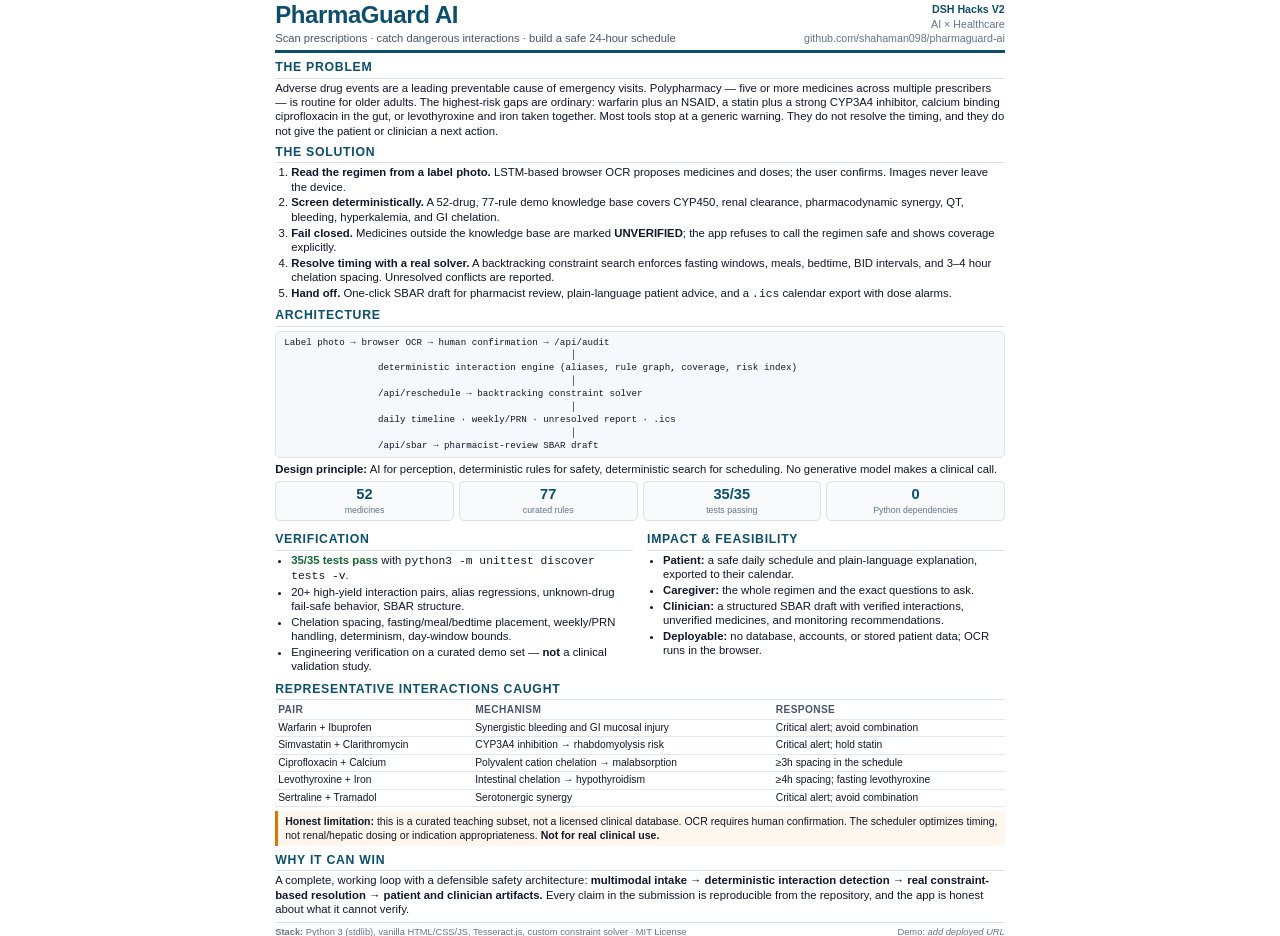
==== ONE-PAGE-SUMMARY.html @ 0ab75dcc "Rebuild PharmaGuard around fail-safe deterministic engine, real constraint solver, and label OCR - E" ====
<!DOCTYPE html>
<html lang="en">
<head>
<meta charset="UTF-8">
<title>PharmaGuard AI — One-Page Project Summary</title>
<style>
  @page { size: Letter; margin: 0.45in; }
  * { box-sizing: border-box; }
  body {
    font-family: -apple-system, BlinkMacSystemFont, "Segoe UI", Helvetica, Arial, sans-serif;
    color: #0f172a;
    font-size: 8.5pt;
    line-height: 1.26;
    margin: 0;
    background: #fff;
  }
  .page { max-width: 7.6in; margin: 0 auto; }
  header {
    border-bottom: 3px solid #0b4f6c;
    padding-bottom: 5px;
    margin-bottom: 6px;
    display: flex;
    align-items: flex-end;
    justify-content: space-between;
    gap: 14px;
  }
  h1 { font-size: 18pt; margin: 0; letter-spacing: -0.4px; color: #0b4f6c; }
  .tagline { font-size: 8.4pt; color: #475569; margin-top: 1px; }
  .event { text-align: right; font-size: 8pt; color: #64748b; line-height: 1.35; }
  .event strong { color: #0b4f6c; }
  h2 {
    font-size: 9.2pt;
    text-transform: uppercase;
    letter-spacing: 0.06em;
    color: #0b4f6c;
    margin: 7px 0 2px;
    border-bottom: 1px solid #dbe4ea;
    padding-bottom: 2px;
  }
  p { margin: 0 0 3px; }
  ul, ol { margin: 0; padding-left: 16px; }
  li { margin-bottom: 1.6px; }
  .two-col { display: grid; grid-template-columns: 1fr 1fr; gap: 14px; }
  .arch {
    background: #f6f9fb;
    border: 1px solid #dbe4ea;
    border-radius: 5px;
    padding: 5px 8px;
    font-family: "SFMono-Regular", Consolas, monospace;
    font-size: 6.9pt;
    line-height: 1.4;
    white-space: pre-wrap;
    margin: 4px 0;
  }
  .stats {
    display: grid;
    grid-template-columns: repeat(4, 1fr);
    gap: 5px;
    margin: 4px 0;
  }
  .stat {
    border: 1px solid #dbe4ea;
    border-radius: 5px;
    padding: 4px 5px;
    text-align: center;
    background: #f8fafc;
  }
  .stat strong { display: block; font-size: 11pt; color: #0b4f6c; line-height: 1.1; }
  .stat span { font-size: 6.6pt; color: #64748b; }
  table { width: 100%; border-collapse: collapse; font-size: 7.7pt; margin: 2px 0; }
  th, td { text-align: left; border-bottom: 1px solid #e2e8f0; padding: 1.8px 3px; vertical-align: top; }
  th { color: #475569; font-size: 7.6pt; text-transform: uppercase; letter-spacing: 0.04em; }
  .callout {
    background: #fff7ed;
    border-left: 3px solid #d97706;
    padding: 4px 7px;
    margin: 4px 0;
    font-size: 7.9pt;
  }
  .footer {
    margin-top: 6px;
    border-top: 1px solid #dbe4ea;
    padding-top: 4px;
    font-size: 7pt;
    color: #64748b;
    display: flex;
    justify-content: space-between;
    gap: 10px;
  }
  .ok { color: #166534; font-weight: 700; }
  a { color: #0b4f6c; text-decoration: none; }
</style>
</head>
<body>
<div class="page">
  <header>
    <div>
      <h1>PharmaGuard AI</h1>
      <div class="tagline">Scan prescriptions · catch dangerous interactions · build a safe 24-hour schedule</div>
    </div>
    <div class="event">
      <strong>DSH Hacks V2</strong><br>
      AI × Healthcare<br>
      github.com/shahaman098/pharmaguard-ai
    </div>
  </header>

  <h2>The problem</h2>
  <p>Adverse drug events are a leading preventable cause of emergency visits. Polypharmacy — five or more medicines across multiple prescribers — is routine for older adults. The highest-risk gaps are ordinary: warfarin plus an NSAID, a statin plus a strong CYP3A4 inhibitor, calcium binding ciprofloxacin in the gut, or levothyroxine and iron taken together. Most tools stop at a generic warning. They do not resolve the timing, and they do not give the patient or clinician a next action.</p>

  <h2>The solution</h2>
  <ol>
    <li><strong>Read the regimen from a label photo.</strong> LSTM-based browser OCR proposes medicines and doses; the user confirms. Images never leave the device.</li>
    <li><strong>Screen deterministically.</strong> A 52-drug, 77-rule demo knowledge base covers CYP450, renal clearance, pharmacodynamic synergy, QT, bleeding, hyperkalemia, and GI chelation.</li>
    <li><strong>Fail closed.</strong> Medicines outside the knowledge base are marked <strong>UNVERIFIED</strong>; the app refuses to call the regimen safe and shows coverage explicitly.</li>
    <li><strong>Resolve timing with a real solver.</strong> A backtracking constraint search enforces fasting windows, meals, bedtime, BID intervals, and 3–4 hour chelation spacing. Unresolved conflicts are reported.</li>
    <li><strong>Hand off.</strong> One-click SBAR draft for pharmacist review, plain-language patient advice, and a <code>.ics</code> calendar export with dose alarms.</li>
  </ol>

  <h2>Architecture</h2>
  <div class="arch">Label photo → browser OCR → human confirmation → /api/audit
                                                    │
                 deterministic interaction engine (aliases, rule graph, coverage, risk index)
                                                    │
                 /api/reschedule → backtracking constraint solver
                                                    │
                 daily timeline · weekly/PRN · unresolved report · .ics
                                                    │
                 /api/sbar → pharmacist-review SBAR draft</div>
  <p><strong>Design principle:</strong> AI for perception, deterministic rules for safety, deterministic search for scheduling. No generative model makes a clinical call.</p>

  <div class="stats">
    <div class="stat"><strong>52</strong><span>medicines</span></div>
    <div class="stat"><strong>77</strong><span>curated rules</span></div>
    <div class="stat"><strong>35/35</strong><span>tests passing</span></div>
    <div class="stat"><strong>0</strong><span>Python dependencies</span></div>
  </div>

  <div class="two-col">
    <div>
      <h2>Verification</h2>
      <ul>
        <li><span class="ok">35/35 tests pass</span> with <code>python3 -m unittest discover tests -v</code>.</li>
        <li>20+ high-yield interaction pairs, alias regressions, unknown-drug fail-safe behavior, SBAR structure.</li>
        <li>Chelation spacing, fasting/meal/bedtime placement, weekly/PRN handling, determinism, day-window bounds.</li>
        <li>Engineering verification on a curated demo set — <strong>not</strong> a clinical validation study.</li>
      </ul>
    </div>
    <div>
      <h2>Impact &amp; feasibility</h2>
      <ul>
        <li><strong>Patient:</strong> a safe daily schedule and plain-language explanation, exported to their calendar.</li>
        <li><strong>Caregiver:</strong> the whole regimen and the exact questions to ask.</li>
        <li><strong>Clinician:</strong> a structured SBAR draft with verified interactions, unverified medicines, and monitoring recommendations.</li>
        <li><strong>Deployable:</strong> no database, accounts, or stored patient data; OCR runs in the browser.</li>
      </ul>
    </div>
  </div>

  <h2>Representative interactions caught</h2>
  <table>
    <tr><th>Pair</th><th>Mechanism</th><th>Response</th></tr>
    <tr><td>Warfarin + Ibuprofen</td><td>Synergistic bleeding and GI mucosal injury</td><td>Critical alert; avoid combination</td></tr>
    <tr><td>Simvastatin + Clarithromycin</td><td>CYP3A4 inhibition → rhabdomyolysis risk</td><td>Critical alert; hold statin</td></tr>
    <tr><td>Ciprofloxacin + Calcium</td><td>Polyvalent cation chelation → malabsorption</td><td>≥3h spacing in the schedule</td></tr>
    <tr><td>Levothyroxine + Iron</td><td>Intestinal chelation → hypothyroidism</td><td>≥4h spacing; fasting levothyroxine</td></tr>
    <tr><td>Sertraline + Tramadol</td><td>Serotonergic synergy</td><td>Critical alert; avoid combination</td></tr>
  </table>

  <div class="callout"><strong>Honest limitation:</strong> this is a curated teaching subset, not a licensed clinical database. OCR requires human confirmation. The scheduler optimizes timing, not renal/hepatic dosing or indication appropriateness. <strong>Not for real clinical use.</strong></div>

  <h2>Why it can win</h2>
  <p>A complete, working loop with a defensible safety architecture: <strong>multimodal intake → deterministic interaction detection → real constraint-based resolution → patient and clinician artifacts.</strong> Every claim in the submission is reproducible from the repository, and the app is honest about what it cannot verify.</p>

  <div class="footer">
    <span><strong>Stack:</strong> Python 3 (stdlib), vanilla HTML/CSS/JS, Tesseract.js, custom constraint solver · MIT License</span>
    <span>Demo: <em>add deployed URL</em></span>
  </div>
</div>
</body>
</html>
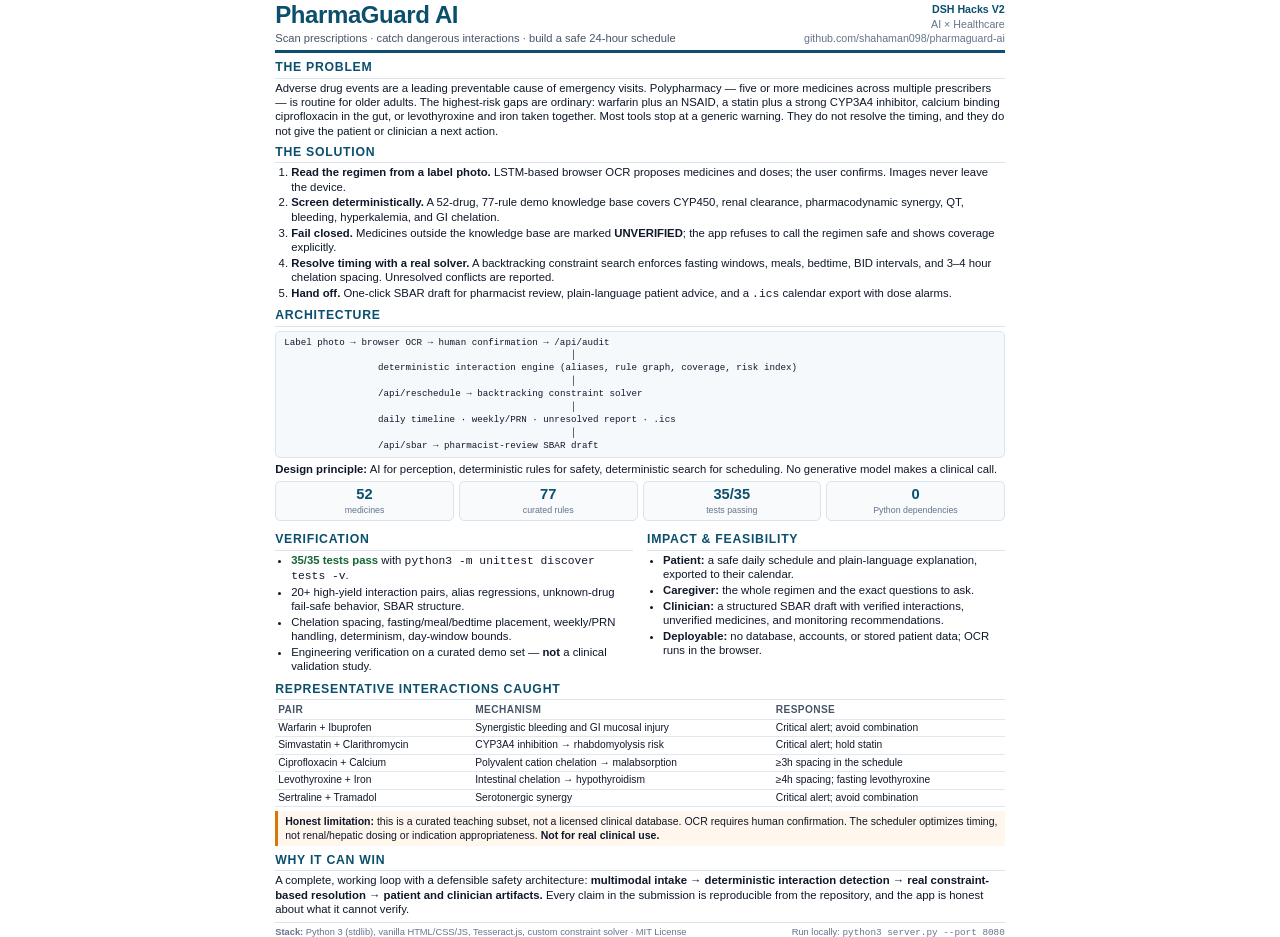
==== commit 6a500ad2: "Replace unfinished live-demo placeholders with local run instructions" ====
--- a/ONE-PAGE-SUMMARY.html
+++ b/ONE-PAGE-SUMMARY.html
@@ -174,7 +174,7 @@
 
   <div class="footer">
     <span><strong>Stack:</strong> Python 3 (stdlib), vanilla HTML/CSS/JS, Tesseract.js, custom constraint solver · MIT License</span>
-    <span>Demo: <em>add deployed URL</em></span>
+    <span>Run locally: <code>python3 server.py --port 8080</code></span>
   </div>
 </div>
 </body>
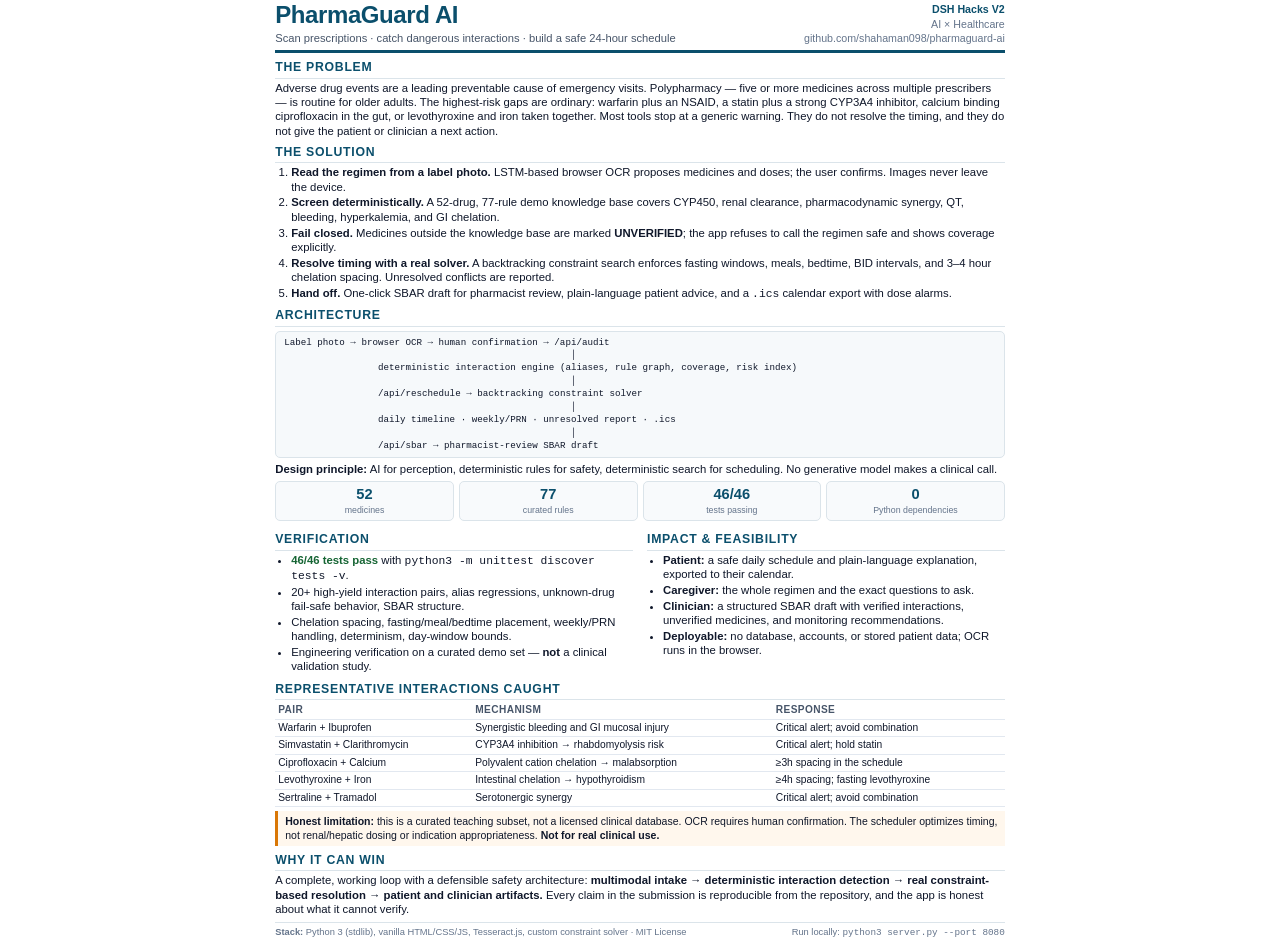
==== commit 4c8f5734: "Audit and harden engine, scheduler, API, and frontend - Fix scheduler returning an empty plan for la" ====
--- a/ONE-PAGE-SUMMARY.html
+++ b/ONE-PAGE-SUMMARY.html
@@ -132,7 +132,7 @@
   <div class="stats">
     <div class="stat"><strong>52</strong><span>medicines</span></div>
     <div class="stat"><strong>77</strong><span>curated rules</span></div>
-    <div class="stat"><strong>35/35</strong><span>tests passing</span></div>
+    <div class="stat"><strong>46/46</strong><span>tests passing</span></div>
     <div class="stat"><strong>0</strong><span>Python dependencies</span></div>
   </div>
 
@@ -140,7 +140,7 @@
     <div>
       <h2>Verification</h2>
       <ul>
-        <li><span class="ok">35/35 tests pass</span> with <code>python3 -m unittest discover tests -v</code>.</li>
+        <li><span class="ok">46/46 tests pass</span> with <code>python3 -m unittest discover tests -v</code>.</li>
         <li>20+ high-yield interaction pairs, alias regressions, unknown-drug fail-safe behavior, SBAR structure.</li>
         <li>Chelation spacing, fasting/meal/bedtime placement, weekly/PRN handling, determinism, day-window bounds.</li>
         <li>Engineering verification on a curated demo set — <strong>not</strong> a clinical validation study.</li>
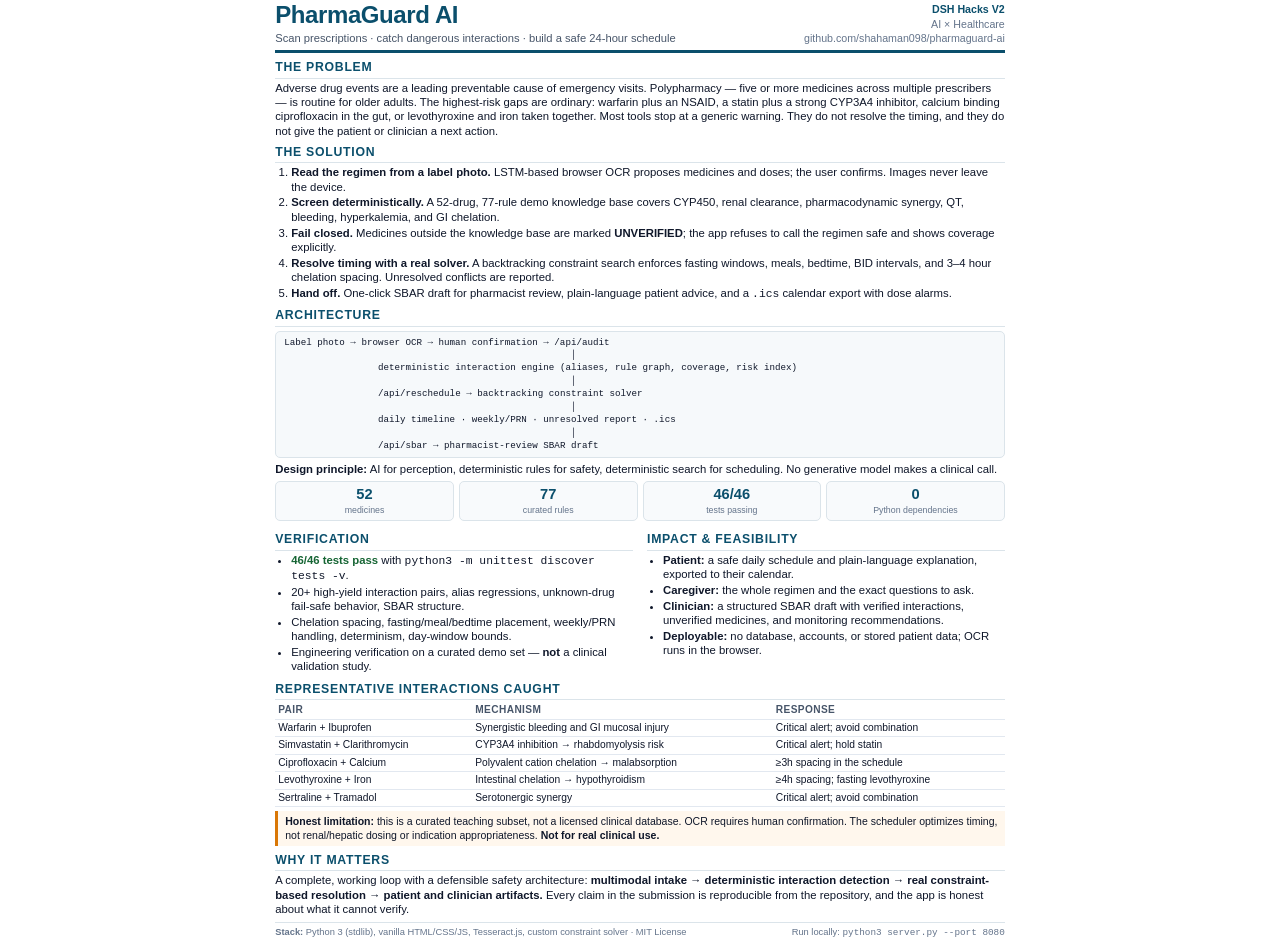
==== commit 0149bae5: "Fix stale test count and personal path; finalize submission copy; add README screenshots" ====
--- a/ONE-PAGE-SUMMARY.html
+++ b/ONE-PAGE-SUMMARY.html
@@ -169,7 +169,7 @@
 
   <div class="callout"><strong>Honest limitation:</strong> this is a curated teaching subset, not a licensed clinical database. OCR requires human confirmation. The scheduler optimizes timing, not renal/hepatic dosing or indication appropriateness. <strong>Not for real clinical use.</strong></div>
 
-  <h2>Why it can win</h2>
+  <h2>Why it matters</h2>
   <p>A complete, working loop with a defensible safety architecture: <strong>multimodal intake → deterministic interaction detection → real constraint-based resolution → patient and clinician artifacts.</strong> Every claim in the submission is reproducible from the repository, and the app is honest about what it cannot verify.</p>
 
   <div class="footer">
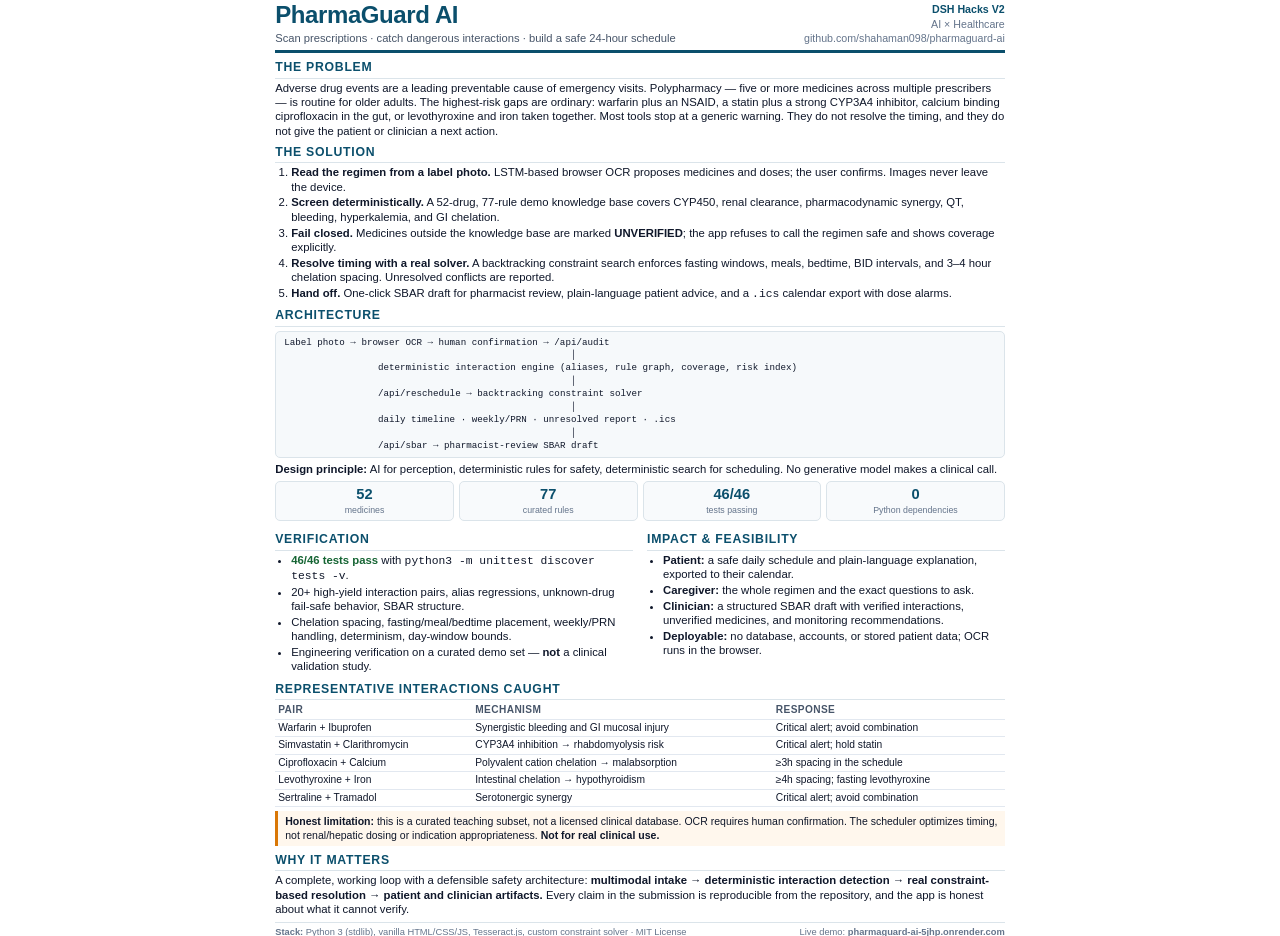
==== commit 300d1549: "Add live demo URL to the one-pager" ====
--- a/ONE-PAGE-SUMMARY.html
+++ b/ONE-PAGE-SUMMARY.html
@@ -174,7 +174,7 @@
 
   <div class="footer">
     <span><strong>Stack:</strong> Python 3 (stdlib), vanilla HTML/CSS/JS, Tesseract.js, custom constraint solver · MIT License</span>
-    <span>Run locally: <code>python3 server.py --port 8080</code></span>
+    <span>Live demo: <strong>pharmaguard-ai-5jhp.onrender.com</strong></span>
   </div>
 </div>
 </body>
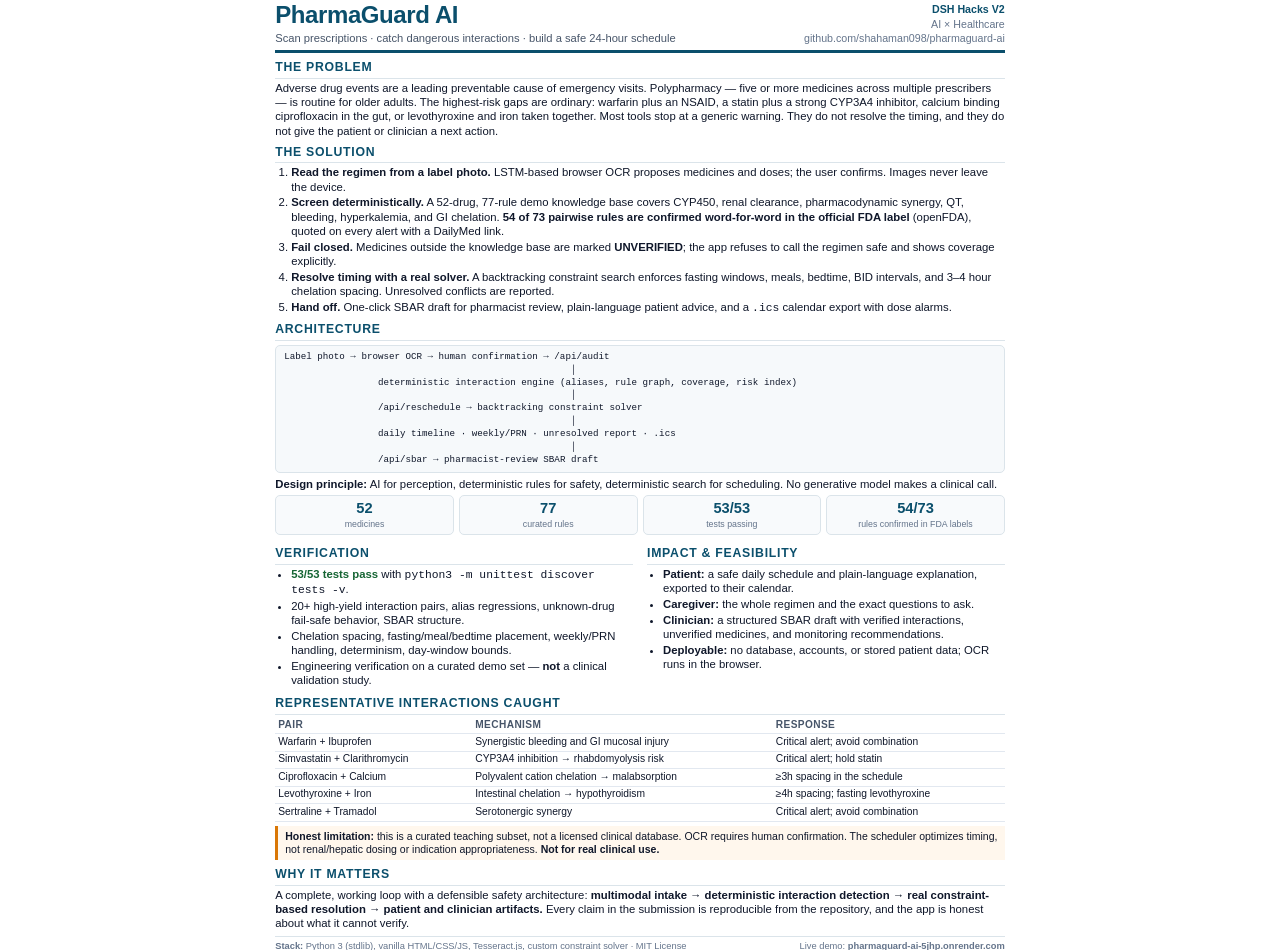
==== commit 79a949f2: "Ground interaction rules in FDA labels via openFDA Check every pairwise rule against the official FD" ====
--- a/ONE-PAGE-SUMMARY.html
+++ b/ONE-PAGE-SUMMARY.html
@@ -111,7 +111,7 @@
   <h2>The solution</h2>
   <ol>
     <li><strong>Read the regimen from a label photo.</strong> LSTM-based browser OCR proposes medicines and doses; the user confirms. Images never leave the device.</li>
-    <li><strong>Screen deterministically.</strong> A 52-drug, 77-rule demo knowledge base covers CYP450, renal clearance, pharmacodynamic synergy, QT, bleeding, hyperkalemia, and GI chelation.</li>
+    <li><strong>Screen deterministically.</strong> A 52-drug, 77-rule demo knowledge base covers CYP450, renal clearance, pharmacodynamic synergy, QT, bleeding, hyperkalemia, and GI chelation. <strong>54 of 73 pairwise rules are confirmed word-for-word in the official FDA label</strong> (openFDA), quoted on every alert with a DailyMed link.</li>
     <li><strong>Fail closed.</strong> Medicines outside the knowledge base are marked <strong>UNVERIFIED</strong>; the app refuses to call the regimen safe and shows coverage explicitly.</li>
     <li><strong>Resolve timing with a real solver.</strong> A backtracking constraint search enforces fasting windows, meals, bedtime, BID intervals, and 3–4 hour chelation spacing. Unresolved conflicts are reported.</li>
     <li><strong>Hand off.</strong> One-click SBAR draft for pharmacist review, plain-language patient advice, and a <code>.ics</code> calendar export with dose alarms.</li>
@@ -132,15 +132,15 @@
   <div class="stats">
     <div class="stat"><strong>52</strong><span>medicines</span></div>
     <div class="stat"><strong>77</strong><span>curated rules</span></div>
-    <div class="stat"><strong>46/46</strong><span>tests passing</span></div>
-    <div class="stat"><strong>0</strong><span>Python dependencies</span></div>
+    <div class="stat"><strong>53/53</strong><span>tests passing</span></div>
+    <div class="stat"><strong>54/73</strong><span>rules confirmed in FDA labels</span></div>
   </div>
 
   <div class="two-col">
     <div>
       <h2>Verification</h2>
       <ul>
-        <li><span class="ok">46/46 tests pass</span> with <code>python3 -m unittest discover tests -v</code>.</li>
+        <li><span class="ok">53/53 tests pass</span> with <code>python3 -m unittest discover tests -v</code>.</li>
         <li>20+ high-yield interaction pairs, alias regressions, unknown-drug fail-safe behavior, SBAR structure.</li>
         <li>Chelation spacing, fasting/meal/bedtime placement, weekly/PRN handling, determinism, day-window bounds.</li>
         <li>Engineering verification on a curated demo set — <strong>not</strong> a clinical validation study.</li>
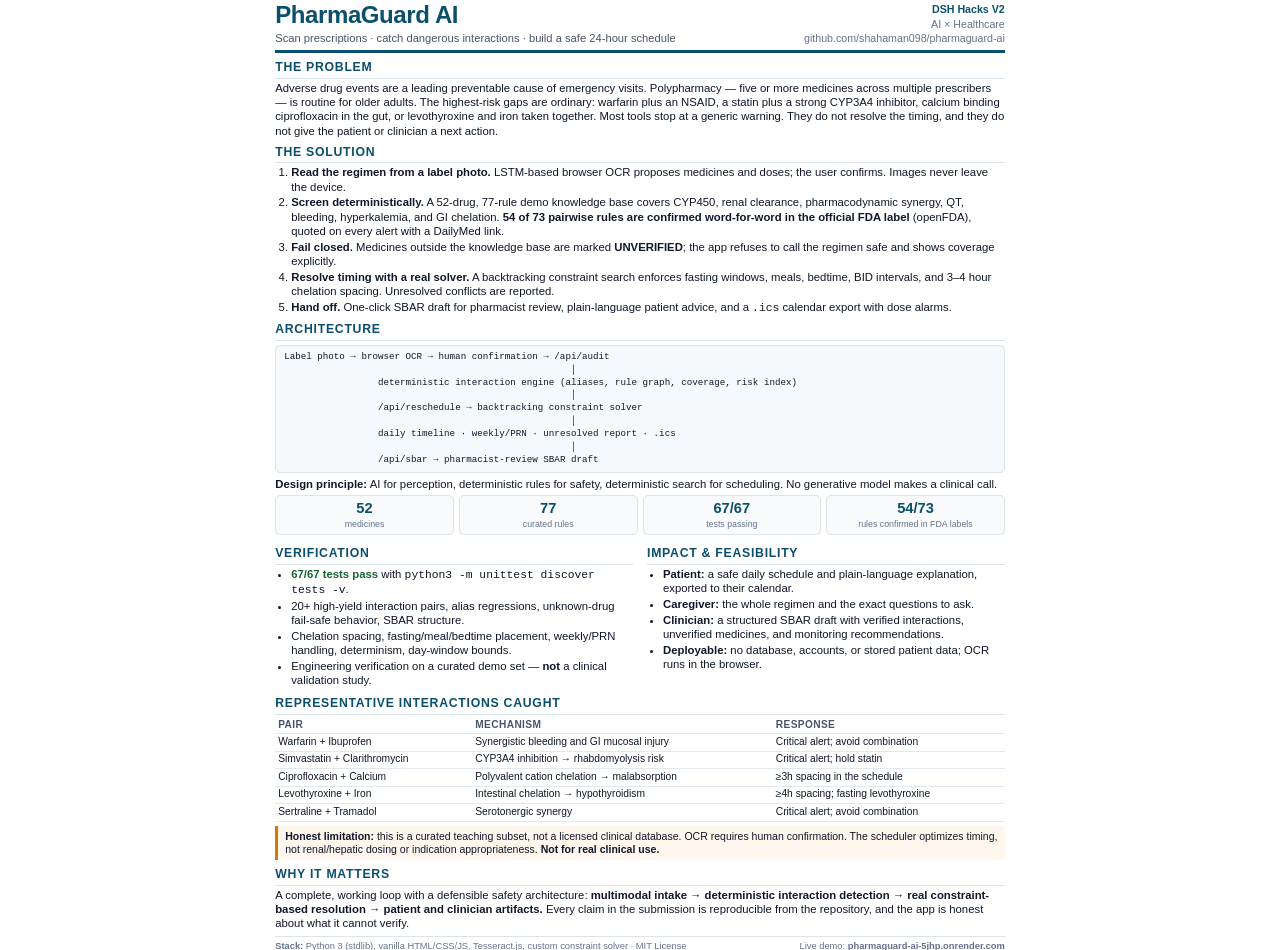
==== commit 233c0a96: "Redesign the interface and refresh docs for patient dosing New clinical design system: dark header w" ====
--- a/ONE-PAGE-SUMMARY.html
+++ b/ONE-PAGE-SUMMARY.html
@@ -132,7 +132,7 @@
   <div class="stats">
     <div class="stat"><strong>52</strong><span>medicines</span></div>
     <div class="stat"><strong>77</strong><span>curated rules</span></div>
-    <div class="stat"><strong>53/53</strong><span>tests passing</span></div>
+    <div class="stat"><strong>67/67</strong><span>tests passing</span></div>
     <div class="stat"><strong>54/73</strong><span>rules confirmed in FDA labels</span></div>
   </div>
 
@@ -140,7 +140,7 @@
     <div>
       <h2>Verification</h2>
       <ul>
-        <li><span class="ok">53/53 tests pass</span> with <code>python3 -m unittest discover tests -v</code>.</li>
+        <li><span class="ok">67/67 tests pass</span> with <code>python3 -m unittest discover tests -v</code>.</li>
         <li>20+ high-yield interaction pairs, alias regressions, unknown-drug fail-safe behavior, SBAR structure.</li>
         <li>Chelation spacing, fasting/meal/bedtime placement, weekly/PRN handling, determinism, day-window bounds.</li>
         <li>Engineering verification on a curated demo set — <strong>not</strong> a clinical validation study.</li>
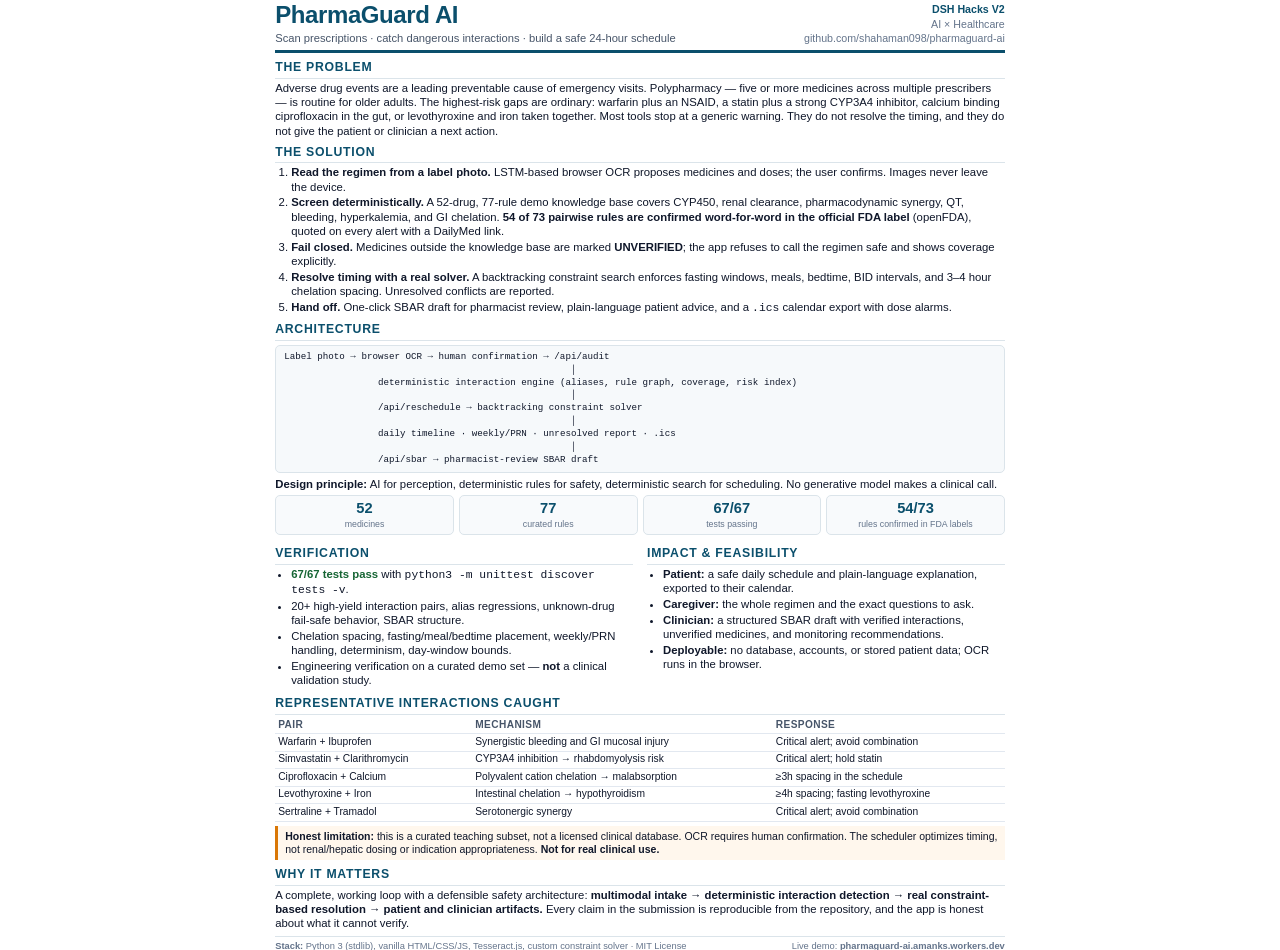
==== commit fb8c31a3: "Point the one-pager and Devpost copy at the Cloudflare live demo" ====
--- a/ONE-PAGE-SUMMARY.html
+++ b/ONE-PAGE-SUMMARY.html
@@ -174,7 +174,7 @@
 
   <div class="footer">
     <span><strong>Stack:</strong> Python 3 (stdlib), vanilla HTML/CSS/JS, Tesseract.js, custom constraint solver · MIT License</span>
-    <span>Live demo: <strong>pharmaguard-ai-5jhp.onrender.com</strong></span>
+    <span>Live demo: <strong>pharmaguard-ai.amanks.workers.dev</strong></span>
   </div>
 </div>
 </body>
